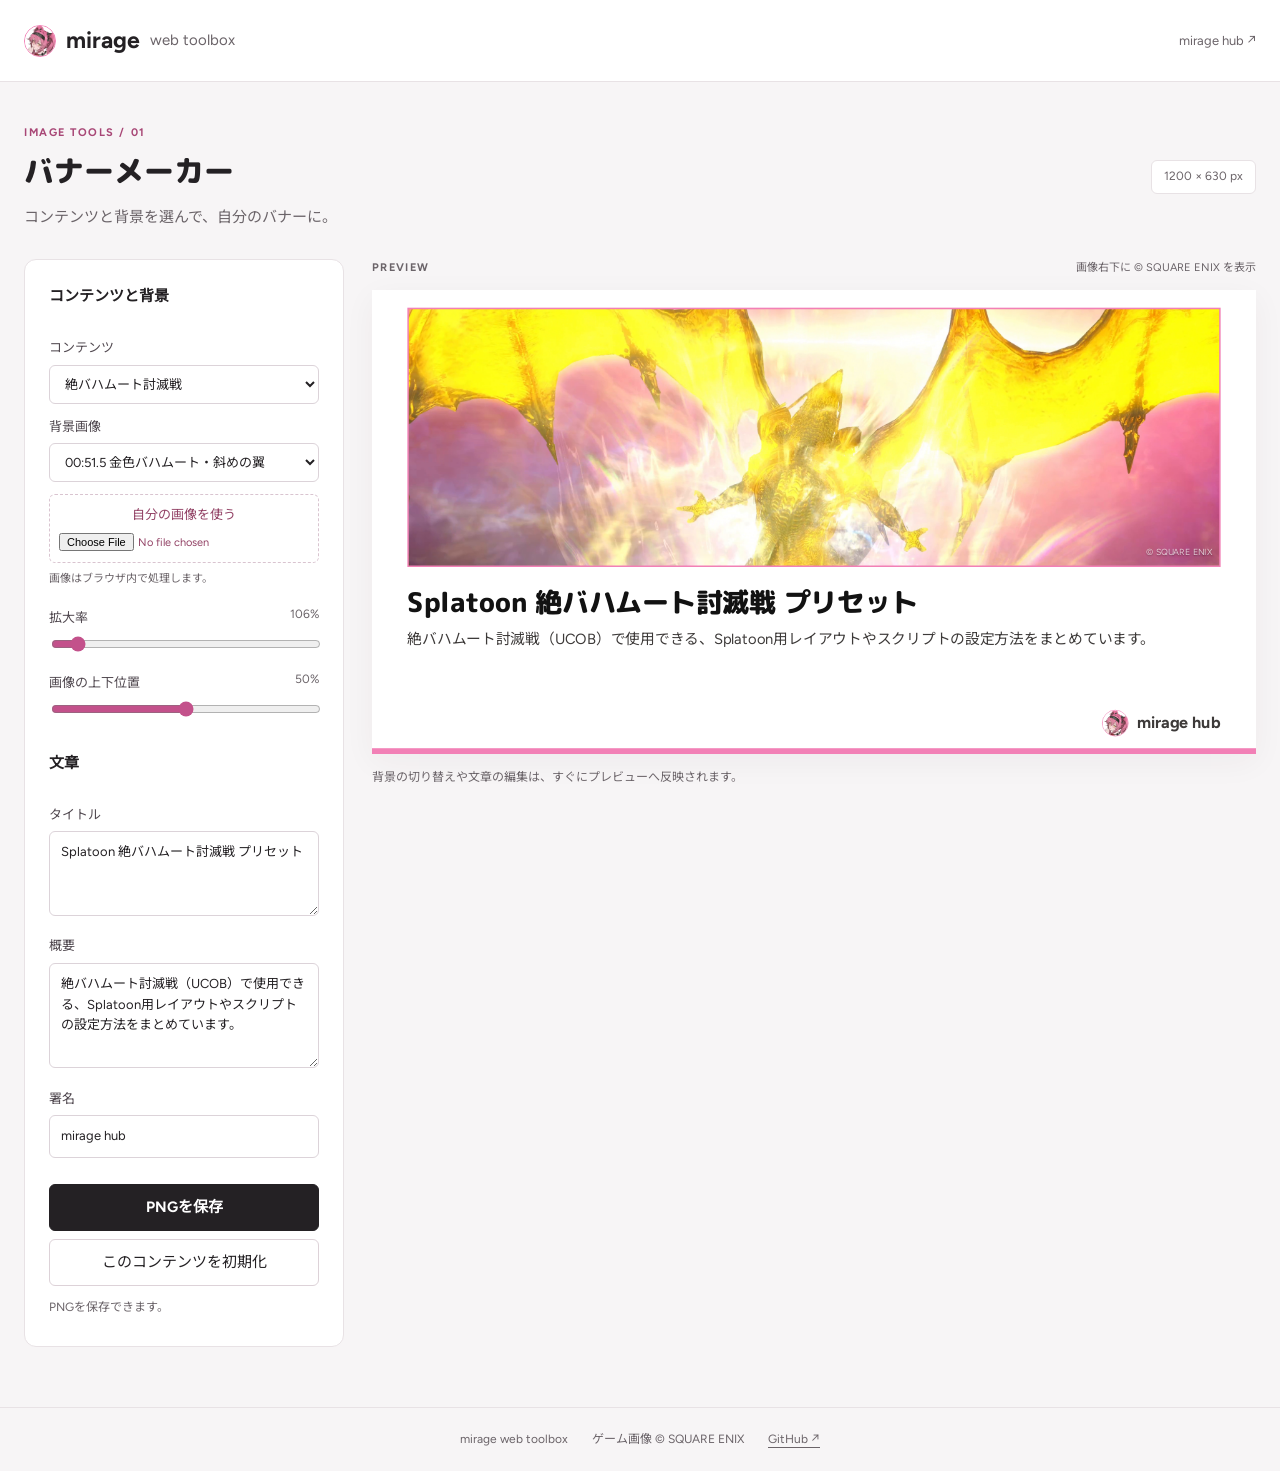
==== site/index.html @ cdc78f88 "Add browser-based Splatoon banner maker and Pages deployment" ====
<!doctype html>
<html lang="ja">
<head>
<meta charset="utf-8"><meta name="viewport" content="width=device-width,initial-scale=1">
<meta name="description" content="mirageのWebツール集。Splatoonプリセットページ用のバナーを編集し、PNG画像として保存できます。">
<meta name="theme-color" content="#F280B6"><title>バナーメーカー — mirage web toolbox</title>
<link rel="icon" href="assets/avatar.jpg"><link rel="stylesheet" href="assets/fonts/fonts.css"><link rel="stylesheet" href="app.css">
<script defer src="vendor/html-to-image.js"></script><script defer src="presets.js"></script><script defer src="app.js"></script>
</head>
<body>
<header class="site-header"><a class="wordmark" href="./"><img src="assets/avatar.jpg" alt="">mirage <span>web toolbox</span></a><a href="https://exatrines.github.io/">mirage hub ↗</a></header>
<main>
<div class="heading"><div><p class="eyebrow">IMAGE TOOLS / 01</p><h1>バナーメーカー</h1><p class="intro">コンテンツと背景を選んで、自分のバナーに。</p></div><span class="size-chip">1200 × 630 px</span></div>
<div class="workspace">
<form id="editor" class="panel">
<fieldset><legend>コンテンツと背景</legend>
<label for="preset">コンテンツ</label><select id="preset"></select>
<label for="background">背景画像</label><select id="background"></select>
<label class="upload" for="upload">自分の画像を使う<input id="upload" type="file" accept="image/png,image/jpeg,image/webp"></label><p id="image-info" class="hint">画像はブラウザ内で処理します。</p>
<div class="range-row"><label for="zoom">拡大率</label><output id="zoom-value">106%</output></div><input id="zoom" type="range" min="100" max="180" value="106">
<div class="range-row"><label for="position">画像の上下位置</label><output id="position-value">50%</output></div><input id="position" type="range" min="0" max="100" value="50">
</fieldset>
<fieldset><legend>文章</legend>
<label for="title">タイトル</label><textarea id="title" rows="3" maxlength="150"></textarea>
<label for="description">概要</label><textarea id="description" rows="4" maxlength="250"></textarea>
<label for="signature">署名</label><input id="signature" type="text" value="mirage hub" maxlength="40">
</fieldset>
<div class="actions"><button id="save" type="button" class="primary">PNGを保存</button><button id="reset" type="button">このコンテンツを初期化</button></div>
<p id="status" role="status" aria-live="polite">準備しています…</p>
</form>
<section class="preview-panel" aria-label="バナーのプレビュー"><div class="preview-toolbar"><span>PREVIEW</span><span>画像右下に © SQUARE ENIX を表示</span></div><div id="preview-slot"><div id="preview-scale">
<article id="banner" class="banner">
<div class="banner__media"><div class="banner__image-clip"><img class="banner__background" alt=""></div></div>
<section class="banner__copy"><h2 id="banner-title"></h2><p class="banner__subtitle" id="banner-description"></p></section>
<p class="banner__category"><img src="assets/avatar.jpg" alt=""><span id="banner-signature">mirage hub</span></p>
<footer class="banner__brand"><small>© SQUARE ENIX</small></footer>
</article>
</div></div><p class="preview-note">背景の切り替えや文章の編集は、すぐにプレビューへ反映されます。</p></section>
</div>
</main>
<footer class="site-footer"><span>mirage web toolbox</span><span>ゲーム画像 © SQUARE ENIX</span><a href="https://github.com/exatrines/mirage-web-toolbox">GitHub ↗</a></footer>
</body></html>
---- site/assets/fonts/fonts.css ----
@font-face {
  font-family: 'Figtree';
  font-style: normal;
  font-weight: 700;
  font-display: swap;
  src: url(./font-1.woff2) format('truetype');
}
@font-face {
  font-family: 'M PLUS Rounded 1c';
  font-style: normal;
  font-weight: 800;
  font-display: swap;
  src: url(./font-2.woff2) format('truetype');
}




@font-face {
  font-family: 'Figtree';
  font-style: normal;
  font-weight: 400;
  font-display: swap;
  src: url(./figtree-regular.ttf) format('truetype');
}

@font-face {
  font-family: 'Noto Sans JP';
  font-style: normal;
  font-weight: 400;
  font-display: swap;
  src: url(./noto-regular.ttf) format('truetype');
}
---- site/app.css ----
:root{--accent:#F280B6;--ink:#242124;--soft:#6b6469;--line:#e8e2e5;--font:Figtree,"Noto Sans JP",sans-serif}
*{box-sizing:border-box}body{margin:0;background:#f7f5f6;color:var(--ink);font:15px/1.65 var(--font)}button,input,textarea,select{font:inherit}a{color:inherit;text-underline-offset:4px}.site-header{height:82px;background:white;border-bottom:1px solid var(--line);display:flex;align-items:center;justify-content:space-between;padding:0 max(24px,calc((100vw - 1520px)/2));gap:20px}.site-header>a:last-child{font-size:13px;color:var(--soft);text-decoration:none}.wordmark{display:flex;align-items:center;gap:10px;font-size:23px;font-weight:700;text-decoration:none;white-space:nowrap}.wordmark img{width:32px;height:32px;object-fit:cover;border-radius:50%;border:1px solid var(--accent)}.wordmark span{font-size:15px;font-weight:400;color:var(--soft)}main{max-width:1568px;padding:42px 24px 60px;margin:auto}.heading{display:flex;justify-content:space-between;align-items:center;gap:20px;margin-bottom:30px}.eyebrow{margin:0 0 5px;font-size:11px;letter-spacing:.14em;color:#a84776;font-weight:700}h1{font-family:"M PLUS Rounded 1c",sans-serif;font-size:30px;margin:0}.intro{color:var(--soft);margin:8px 0 0}.size-chip{border:1px solid var(--line);background:white;padding:6px 12px;border-radius:6px;color:var(--soft);font-size:12px;white-space:nowrap}.workspace{display:grid;grid-template-columns:320px minmax(0,1fr);gap:28px;align-items:start}.panel{background:white;border:1px solid var(--line);border-radius:12px;padding:24px;min-width:0}fieldset{padding:0;margin:0 0 26px;border:0;min-width:0}legend{font-weight:700;font-size:15px;padding:0;margin-bottom:16px}label{display:block;font-size:13px;margin:12px 0 6px;color:#514950}input[type=text],select,textarea{width:100%;background:white;color:var(--ink);border:1px solid #dcd3d9;border-radius:6px;padding:10px 11px;font-size:13px;line-height:1.6}textarea{resize:vertical}input[type=range]{width:100%;accent-color:#c3518b}input:focus-visible,textarea:focus-visible,select:focus-visible,button:focus-visible,a:focus-visible{outline:2px solid #b53f7a;outline-offset:3px}.upload{position:relative;display:block;border:1px dashed #d9c4d0;border-radius:6px;padding:9px;text-align:center;cursor:pointer;margin-top:12px;color:#934366}.upload input{display:block;width:100%;font-size:11px;margin-top:8px}.hint{font-size:11px;color:var(--soft);margin:7px 0}.range-row{display:flex;align-items:center;justify-content:space-between}.range-row output{font-size:12px;color:var(--soft)}button{border:1px solid #ddd2d8;border-radius:6px;background:white;color:var(--ink);padding:10px 14px;cursor:pointer}button:disabled{opacity:.6;cursor:wait}.actions{display:grid;gap:8px}.primary{background:#242124;color:white;border-color:#242124;font-weight:700}.primary:hover{background:#45323e}#status{font-size:12px;color:var(--soft);min-height:2em;margin-bottom:0}.preview-panel{position:sticky;top:24px;min-width:0}.preview-toolbar{display:flex;justify-content:space-between;gap:12px;font-size:11px;color:var(--soft);margin:0 0 12px}.preview-toolbar span:first-child{letter-spacing:.12em;font-weight:700}#preview-slot{overflow:hidden;background:white;box-shadow:0 8px 30px #37232e0c}#preview-scale{width:1200px;transform-origin:top left}.preview-note{font-size:12px;color:var(--soft);margin:14px 0}.site-footer{border-top:1px solid var(--line);padding:22px 24px;display:flex;justify-content:center;gap:24px;flex-wrap:wrap;color:var(--soft);font-size:12px}
/* Fixed output geometry: preview and PNG use the same HTML/CSS. */
.banner{position:relative;width:1200px;height:630px;overflow:hidden;background:#fff;color:#121212;font-family:var(--font)}.banner::after{content:"";position:absolute;left:0;right:0;bottom:0;height:8px;background:#F280B6}.banner__media{position:absolute;left:48px;right:48px;top:24px;height:352px;overflow:hidden;background:#F280B6}.banner__image-clip{position:absolute;inset:2px;overflow:hidden}.banner__background{display:block;width:100%;height:100%;object-fit:cover;object-position:center 50%;transform:scale(1.06)}.banner__copy{position:absolute;left:48px;top:400px;max-width:1104px}.banner h2{font:800 36px/1.35 "M PLUS Rounded 1c","Noto Sans JP",sans-serif;letter-spacing:.01em;margin:0;overflow-wrap:anywhere;white-space:pre-wrap}.banner__subtitle{margin:9.6px 0 0;font:400 20px/1.5 var(--font);color:#3d3a39;overflow-wrap:anywhere;white-space:pre-wrap}.banner__category{position:absolute;right:48px;bottom:24px;display:flex;align-items:center;gap:10.8px;margin:0;font:700 22px/1.2 var(--font);color:#3d3a39;max-width:1104px}.banner__category img{display:block;width:36px;height:36px;object-fit:contain;border-radius:50%;border:1px solid #F280B6;flex-shrink:0}.banner__brand{position:absolute;right:60px;bottom:266px;font:400 22px/1.25 var(--font);display:flex;flex-direction:column;align-items:flex-end}.banner__brand small{font:400 12px/1.25 var(--font);color:rgba(255,255,255,.7);text-shadow:0 1px 2px rgba(0,0,0,.3);white-space:nowrap}
@media(max-width:1000px){.workspace{grid-template-columns:280px minmax(0,1fr);gap:18px}.panel{padding:18px}}@media(max-width:760px){.workspace{display:flex;flex-direction:column}.preview-panel{order:-1;position:static;width:100%}.panel{width:100%}main{padding:24px 16px 40px}.site-header{padding:0 16px;height:68px}.wordmark{font-size:20px}.wordmark span{font-size:12px}h1{font-size:25px}.heading{align-items:start}.size-chip{font-size:10px;padding:4px 6px}.site-header>a:last-child{display:none}.preview-toolbar span:last-child{font-size:10px}}
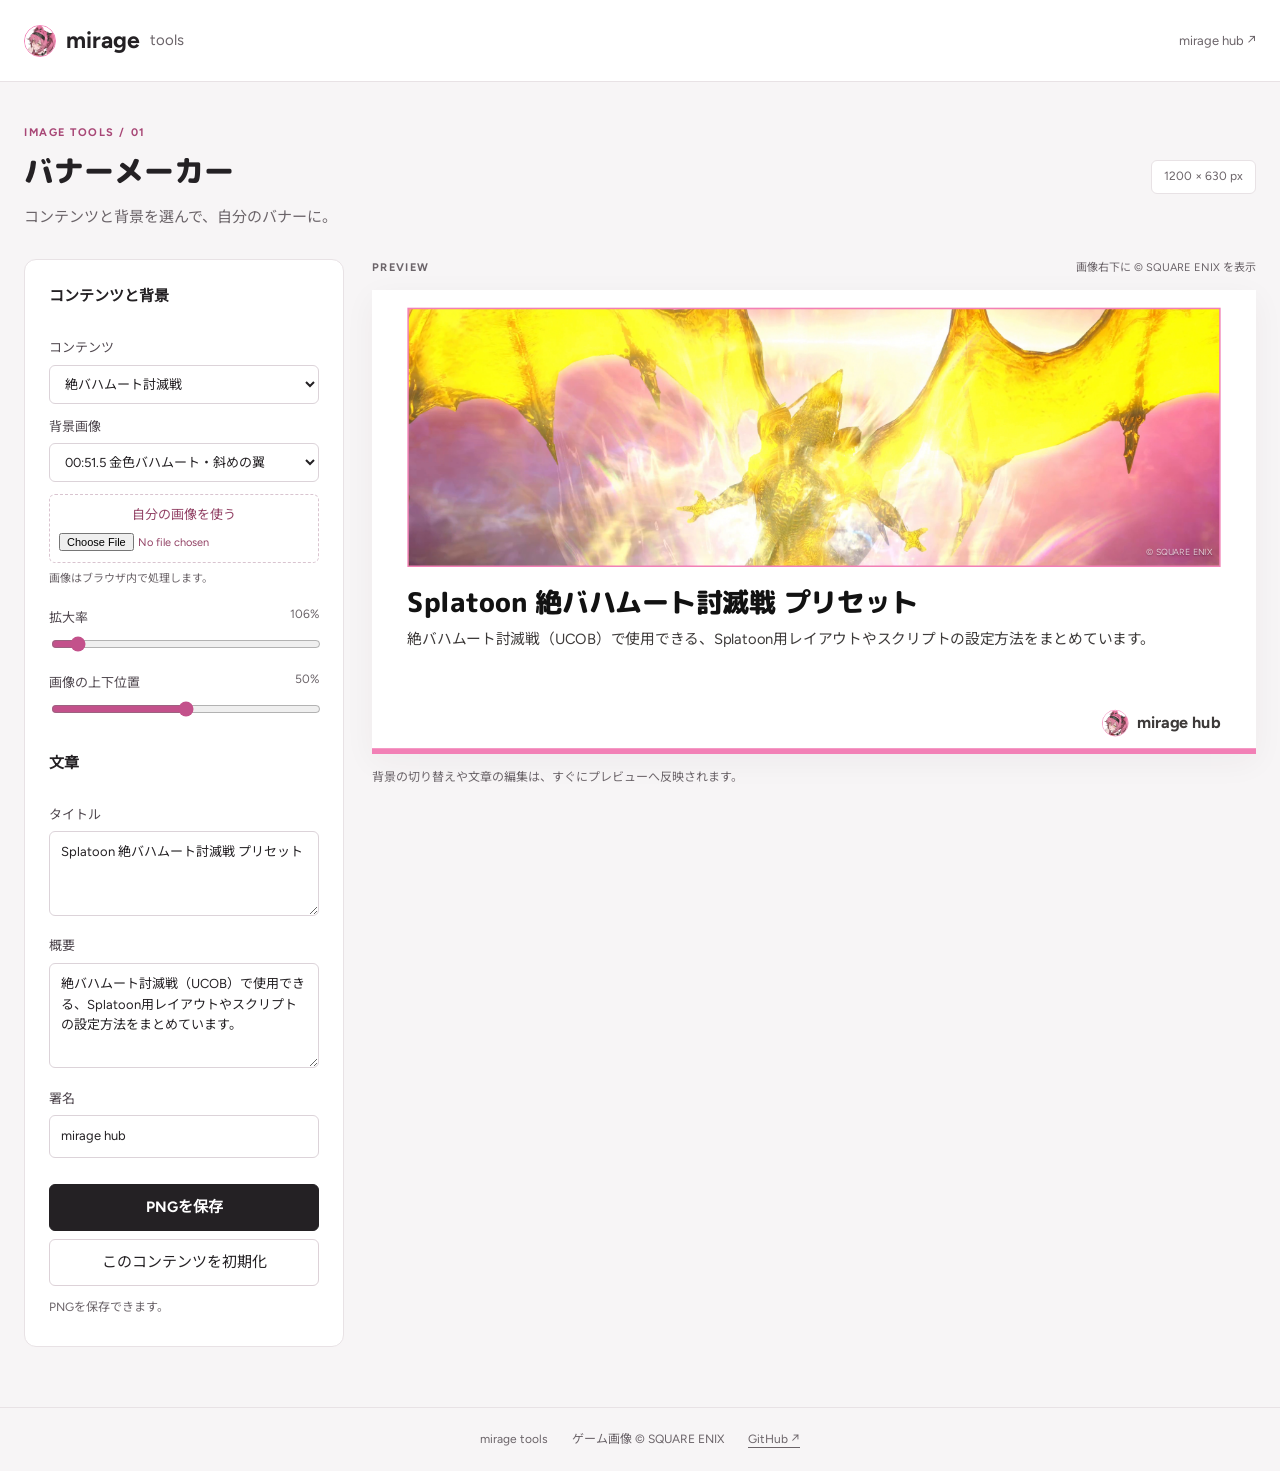
==== commit a3eaa383: "Rename the site to mirage tools." ====
--- a/site/index.html
+++ b/site/index.html
@@ -3,12 +3,12 @@
 <head>
 <meta charset="utf-8"><meta name="viewport" content="width=device-width,initial-scale=1">
 <meta name="description" content="mirageのWebツール集。Splatoonプリセットページ用のバナーを編集し、PNG画像として保存できます。">
-<meta name="theme-color" content="#F280B6"><title>バナーメーカー — mirage web toolbox</title>
+<meta name="theme-color" content="#F280B6"><title>バナーメーカー — mirage tools</title>
 <link rel="icon" href="assets/avatar.jpg"><link rel="stylesheet" href="assets/fonts/fonts.css"><link rel="stylesheet" href="app.css">
 <script defer src="vendor/html-to-image.js"></script><script defer src="presets.js"></script><script defer src="app.js"></script>
 </head>
 <body>
-<header class="site-header"><a class="wordmark" href="./"><img src="assets/avatar.jpg" alt="">mirage <span>web toolbox</span></a><a href="https://exatrines.github.io/">mirage hub ↗</a></header>
+<header class="site-header"><a class="wordmark" href="./"><img src="assets/avatar.jpg" alt="">mirage <span>tools</span></a><a href="https://exatrines.github.io/">mirage hub ↗</a></header>
 <main>
 <div class="heading"><div><p class="eyebrow">IMAGE TOOLS / 01</p><h1>バナーメーカー</h1><p class="intro">コンテンツと背景を選んで、自分のバナーに。</p></div><span class="size-chip">1200 × 630 px</span></div>
 <div class="workspace">
@@ -38,5 +38,5 @@
 </div></div><p class="preview-note">背景の切り替えや文章の編集は、すぐにプレビューへ反映されます。</p></section>
 </div>
 </main>
-<footer class="site-footer"><span>mirage web toolbox</span><span>ゲーム画像 © SQUARE ENIX</span><a href="https://github.com/exatrines/mirage-web-toolbox">GitHub ↗</a></footer>
+<footer class="site-footer"><span>mirage tools</span><span>ゲーム画像 © SQUARE ENIX</span><a href="https://github.com/exatrines/mirage-tools">GitHub ↗</a></footer>
 </body></html>
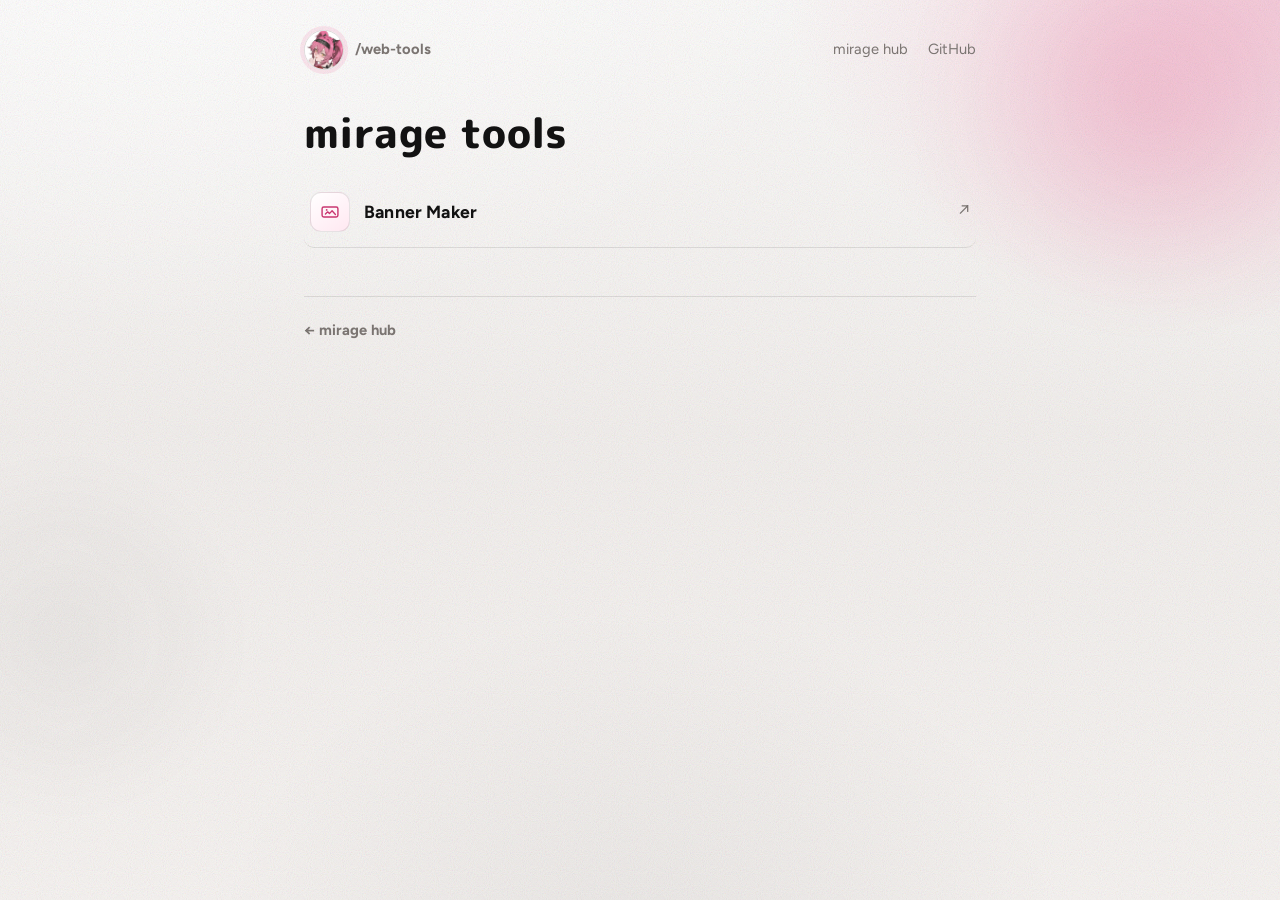
==== commit 2a651877: "Move Banner Maker onto its own page so the catalog shell can be shared. Saved sets stay in the brows" ====
--- a/site/index.html
+++ b/site/index.html
@@ -1,42 +1,44 @@
 <!doctype html>
-<html lang="ja">
+<html lang="en">
 <head>
-<meta charset="utf-8"><meta name="viewport" content="width=device-width,initial-scale=1">
-<meta name="description" content="mirageのWebツール集。Splatoonプリセットページ用のバナーを編集し、PNG画像として保存できます。">
-<meta name="theme-color" content="#F280B6"><title>バナーメーカー — mirage tools</title>
-<link rel="icon" href="assets/avatar.jpg"><link rel="stylesheet" href="assets/fonts/fonts.css"><link rel="stylesheet" href="app.css">
-<script defer src="vendor/html-to-image.js"></script><script defer src="presets.js"></script><script defer src="app.js"></script>
+<meta charset="utf-8">
+<meta name="viewport" content="width=device-width, initial-scale=1">
+<meta name="description" content="mirage tools">
+<meta name="theme-color" content="#faf9f8">
+<title>mirage tools</title>
+<link rel="icon" href="assets/avatar.jpg" type="image/jpeg">
+<link rel="stylesheet" href="assets/fonts/fonts.css">
+<link rel="stylesheet" href="app.css">
 </head>
 <body>
-<header class="site-header"><a class="wordmark" href="./"><img src="assets/avatar.jpg" alt="">mirage <span>tools</span></a><a href="https://exatrines.github.io/">mirage hub ↗</a></header>
+<div class="atmosphere" aria-hidden="true">
+<div class="glow glow-a"></div>
+<div class="glow glow-b"></div>
+<div class="grain"></div>
+</div>
+<div class="page">
+<header class="site-header">
+<div class="brand">
+<a class="brand-mark" href="https://exatrines.github.io/" aria-label="back to hub"><img src="assets/avatar.jpg" alt="" width="36" height="36"></a>
+<span class="brand-tip" aria-hidden="true">back to hub</span>
+<a class="brand-path" href="./">/web-tools</a>
+</div>
+<nav class="nav">
+<a href="https://exatrines.github.io/">mirage hub</a>
+<a href="https://github.com/exatrines/web-tools">GitHub</a>
+</nav>
+</header>
 <main>
-<div class="heading"><div><p class="eyebrow">IMAGE TOOLS / 01</p><h1>バナーメーカー</h1><p class="intro">コンテンツと背景を選んで、自分のバナーに。</p></div><span class="size-chip">1200 × 630 px</span></div>
-<div class="workspace">
-<form id="editor" class="panel">
-<fieldset><legend>コンテンツと背景</legend>
-<label for="preset">コンテンツ</label><select id="preset"></select>
-<label for="background">背景画像</label><select id="background"></select>
-<label class="upload" for="upload">自分の画像を使う<input id="upload" type="file" accept="image/png,image/jpeg,image/webp"></label><p id="image-info" class="hint">画像はブラウザ内で処理します。</p>
-<div class="range-row"><label for="zoom">拡大率</label><output id="zoom-value">106%</output></div><input id="zoom" type="range" min="100" max="180" value="106">
-<div class="range-row"><label for="position">画像の上下位置</label><output id="position-value">50%</output></div><input id="position" type="range" min="0" max="100" value="50">
-</fieldset>
-<fieldset><legend>文章</legend>
-<label for="title">タイトル</label><textarea id="title" rows="3" maxlength="150"></textarea>
-<label for="description">概要</label><textarea id="description" rows="4" maxlength="250"></textarea>
-<label for="signature">署名</label><input id="signature" type="text" value="mirage hub" maxlength="40">
-</fieldset>
-<div class="actions"><button id="save" type="button" class="primary">PNGを保存</button><button id="reset" type="button">このコンテンツを初期化</button></div>
-<p id="status" role="status" aria-live="polite">準備しています…</p>
-</form>
-<section class="preview-panel" aria-label="バナーのプレビュー"><div class="preview-toolbar"><span>PREVIEW</span><span>画像右下に © SQUARE ENIX を表示</span></div><div id="preview-slot"><div id="preview-scale">
-<article id="banner" class="banner">
-<div class="banner__media"><div class="banner__image-clip"><img class="banner__background" alt=""></div></div>
-<section class="banner__copy"><h2 id="banner-title"></h2><p class="banner__subtitle" id="banner-description"></p></section>
-<p class="banner__category"><img src="assets/avatar.jpg" alt=""><span id="banner-signature">mirage hub</span></p>
-<footer class="banner__brand"><small>© SQUARE ENIX</small></footer>
-</article>
-</div></div><p class="preview-note">背景の切り替えや文章の編集は、すぐにプレビューへ反映されます。</p></section>
+<section class="page-hero">
+<h1 class="page-title">mirage tools</h1>
+</section>
+<ul class="tool-list">
+<li><a class="tool" href="banner-maker/"><span class="tool-icon" aria-hidden="true"><svg viewBox="0 0 24 24" width="20" height="20"><rect x="2.5" y="6" width="19" height="12" rx="2" fill="none" stroke="currentColor" stroke-width="1.7"/><path d="M6.5 14.5 9.2 11.8l2.1 2.1 3.2-3.4L18.5 15" fill="none" stroke="currentColor" stroke-width="1.6" stroke-linejoin="round" stroke-linecap="round"/><circle cx="8" cy="9.5" r="1.1" fill="currentColor"/></svg></span><span class="tool-name">Banner Maker</span><span class="arrow" aria-hidden="true">↗</span></a></li>
+</ul>
+</main>
+<footer class="site-footer">
+<a class="back-link" href="https://exatrines.github.io/">← mirage hub</a>
+</footer>
 </div>
-</main>
-<footer class="site-footer"><span>mirage tools</span><span>ゲーム画像 © SQUARE ENIX</span><a href="https://github.com/exatrines/mirage-tools">GitHub ↗</a></footer>
-</body></html>
+</body>
+</html>
--- a/site/app.css
+++ b/site/app.css
@@ -1,5 +1,486 @@
-:root{--accent:#F280B6;--ink:#242124;--soft:#6b6469;--line:#e8e2e5;--font:Figtree,"Noto Sans JP",sans-serif}
-*{box-sizing:border-box}body{margin:0;background:#f7f5f6;color:var(--ink);font:15px/1.65 var(--font)}button,input,textarea,select{font:inherit}a{color:inherit;text-underline-offset:4px}.site-header{height:82px;background:white;border-bottom:1px solid var(--line);display:flex;align-items:center;justify-content:space-between;padding:0 max(24px,calc((100vw - 1520px)/2));gap:20px}.site-header>a:last-child{font-size:13px;color:var(--soft);text-decoration:none}.wordmark{display:flex;align-items:center;gap:10px;font-size:23px;font-weight:700;text-decoration:none;white-space:nowrap}.wordmark img{width:32px;height:32px;object-fit:cover;border-radius:50%;border:1px solid var(--accent)}.wordmark span{font-size:15px;font-weight:400;color:var(--soft)}main{max-width:1568px;padding:42px 24px 60px;margin:auto}.heading{display:flex;justify-content:space-between;align-items:center;gap:20px;margin-bottom:30px}.eyebrow{margin:0 0 5px;font-size:11px;letter-spacing:.14em;color:#a84776;font-weight:700}h1{font-family:"M PLUS Rounded 1c",sans-serif;font-size:30px;margin:0}.intro{color:var(--soft);margin:8px 0 0}.size-chip{border:1px solid var(--line);background:white;padding:6px 12px;border-radius:6px;color:var(--soft);font-size:12px;white-space:nowrap}.workspace{display:grid;grid-template-columns:320px minmax(0,1fr);gap:28px;align-items:start}.panel{background:white;border:1px solid var(--line);border-radius:12px;padding:24px;min-width:0}fieldset{padding:0;margin:0 0 26px;border:0;min-width:0}legend{font-weight:700;font-size:15px;padding:0;margin-bottom:16px}label{display:block;font-size:13px;margin:12px 0 6px;color:#514950}input[type=text],select,textarea{width:100%;background:white;color:var(--ink);border:1px solid #dcd3d9;border-radius:6px;padding:10px 11px;font-size:13px;line-height:1.6}textarea{resize:vertical}input[type=range]{width:100%;accent-color:#c3518b}input:focus-visible,textarea:focus-visible,select:focus-visible,button:focus-visible,a:focus-visible{outline:2px solid #b53f7a;outline-offset:3px}.upload{position:relative;display:block;border:1px dashed #d9c4d0;border-radius:6px;padding:9px;text-align:center;cursor:pointer;margin-top:12px;color:#934366}.upload input{display:block;width:100%;font-size:11px;margin-top:8px}.hint{font-size:11px;color:var(--soft);margin:7px 0}.range-row{display:flex;align-items:center;justify-content:space-between}.range-row output{font-size:12px;color:var(--soft)}button{border:1px solid #ddd2d8;border-radius:6px;background:white;color:var(--ink);padding:10px 14px;cursor:pointer}button:disabled{opacity:.6;cursor:wait}.actions{display:grid;gap:8px}.primary{background:#242124;color:white;border-color:#242124;font-weight:700}.primary:hover{background:#45323e}#status{font-size:12px;color:var(--soft);min-height:2em;margin-bottom:0}.preview-panel{position:sticky;top:24px;min-width:0}.preview-toolbar{display:flex;justify-content:space-between;gap:12px;font-size:11px;color:var(--soft);margin:0 0 12px}.preview-toolbar span:first-child{letter-spacing:.12em;font-weight:700}#preview-slot{overflow:hidden;background:white;box-shadow:0 8px 30px #37232e0c}#preview-scale{width:1200px;transform-origin:top left}.preview-note{font-size:12px;color:var(--soft);margin:14px 0}.site-footer{border-top:1px solid var(--line);padding:22px 24px;display:flex;justify-content:center;gap:24px;flex-wrap:wrap;color:var(--soft);font-size:12px}
-/* Fixed output geometry: preview and PNG use the same HTML/CSS. */
-.banner{position:relative;width:1200px;height:630px;overflow:hidden;background:#fff;color:#121212;font-family:var(--font)}.banner::after{content:"";position:absolute;left:0;right:0;bottom:0;height:8px;background:#F280B6}.banner__media{position:absolute;left:48px;right:48px;top:24px;height:352px;overflow:hidden;background:#F280B6}.banner__image-clip{position:absolute;inset:2px;overflow:hidden}.banner__background{display:block;width:100%;height:100%;object-fit:cover;object-position:center 50%;transform:scale(1.06)}.banner__copy{position:absolute;left:48px;top:400px;max-width:1104px}.banner h2{font:800 36px/1.35 "M PLUS Rounded 1c","Noto Sans JP",sans-serif;letter-spacing:.01em;margin:0;overflow-wrap:anywhere;white-space:pre-wrap}.banner__subtitle{margin:9.6px 0 0;font:400 20px/1.5 var(--font);color:#3d3a39;overflow-wrap:anywhere;white-space:pre-wrap}.banner__category{position:absolute;right:48px;bottom:24px;display:flex;align-items:center;gap:10.8px;margin:0;font:700 22px/1.2 var(--font);color:#3d3a39;max-width:1104px}.banner__category img{display:block;width:36px;height:36px;object-fit:contain;border-radius:50%;border:1px solid #F280B6;flex-shrink:0}.banner__brand{position:absolute;right:60px;bottom:266px;font:400 22px/1.25 var(--font);display:flex;flex-direction:column;align-items:flex-end}.banner__brand small{font:400 12px/1.25 var(--font);color:rgba(255,255,255,.7);text-shadow:0 1px 2px rgba(0,0,0,.3);white-space:nowrap}
-@media(max-width:1000px){.workspace{grid-template-columns:280px minmax(0,1fr);gap:18px}.panel{padding:18px}}@media(max-width:760px){.workspace{display:flex;flex-direction:column}.preview-panel{order:-1;position:static;width:100%}.panel{width:100%}main{padding:24px 16px 40px}.site-header{padding:0 16px;height:68px}.wordmark{font-size:20px}.wordmark span{font-size:12px}h1{font-size:25px}.heading{align-items:start}.size-chip{font-size:10px;padding:4px 6px}.site-header>a:last-child{display:none}.preview-toolbar span:last-child{font-size:10px}}
+:root {
+  --bg: #f7f5f4;
+  --ink: #121212;
+  --ink-soft: #3d3a39;
+  --muted: #7a7471;
+  --line: rgba(18, 18, 18, 0.1);
+  --pink: #e84f8a;
+  --pink-deep: #c93670;
+  --pink-soft: rgba(232, 79, 138, 0.12);
+  --pink-glow: rgba(232, 79, 138, 0.22);
+  --radius: 14px;
+  --ease: cubic-bezier(0.22, 1, 0.36, 1);
+  --font-display: "M PLUS Rounded 1c", "Noto Sans JP", "Figtree", system-ui, sans-serif;
+  --font-body: "Figtree", "Noto Sans JP", "Hiragino Sans", "Yu Gothic UI", system-ui, sans-serif;
+  --font: var(--font-body);
+  --page: min(42rem, calc(100% - 2.5rem));
+}
+
+*,
+*::before,
+*::after {
+  box-sizing: border-box;
+}
+
+body {
+  margin: 0;
+  min-height: 100vh;
+  color: var(--ink);
+  font-family: var(--font-body);
+  font-size: 1.05rem;
+  line-height: 1.65;
+  background: var(--bg);
+  -webkit-font-smoothing: antialiased;
+}
+
+a {
+  color: inherit;
+  text-decoration: none;
+}
+
+button,
+input,
+textarea,
+select {
+  font: inherit;
+}
+
+.atmosphere {
+  position: fixed;
+  inset: 0;
+  z-index: -1;
+  overflow: hidden;
+  pointer-events: none;
+  background:
+    radial-gradient(1200px 700px at 12% -10%, rgba(255, 255, 255, 0.95), transparent 60%),
+    radial-gradient(900px 600px at 100% 0%, var(--pink-glow), transparent 55%),
+    radial-gradient(800px 700px at 50% 110%, rgba(18, 18, 18, 0.05), transparent 55%),
+    linear-gradient(180deg, #fbfaf9 0%, #f3f0ee 48%, #f7f4f2 100%);
+}
+
+.glow {
+  position: absolute;
+  border-radius: 50%;
+  filter: blur(40px);
+  opacity: 0.85;
+  animation: drift 18s var(--ease) infinite alternate;
+}
+
+.glow-a {
+  width: 28rem;
+  height: 28rem;
+  top: -8rem;
+  right: -6rem;
+  background: radial-gradient(circle, rgba(232, 79, 138, 0.28), transparent 68%);
+}
+
+.glow-b {
+  width: 24rem;
+  height: 24rem;
+  bottom: 8%;
+  left: -8rem;
+  background: radial-gradient(circle, rgba(18, 18, 18, 0.06), transparent 70%);
+  animation-duration: 22s;
+  animation-delay: -4s;
+}
+
+.grain {
+  position: absolute;
+  inset: -20%;
+  opacity: 0.35;
+  mix-blend-mode: multiply;
+  background-image: url("data:image/svg+xml,%3Csvg viewBox='0 0 200 200' xmlns='http://www.w3.org/2000/svg'%3E%3Cfilter id='n'%3E%3CfeTurbulence type='fractalNoise' baseFrequency='0.85' numOctaves='4' stitchTiles='stitch'/%3E%3C/filter%3E%3Crect width='100%25' height='100%25' filter='url(%23n)' opacity='0.55'/%3E%3C/svg%3E");
+  background-size: 180px 180px;
+}
+
+.page {
+  width: var(--page);
+  margin: 0 auto;
+  padding: 1.5rem 0 4rem;
+}
+
+.page-tool {
+  --page: min(98rem, calc(100% - 3rem));
+}
+
+.site-header {
+  position: relative;
+  z-index: 4;
+  display: flex;
+  align-items: center;
+  justify-content: space-between;
+  padding: 0.35rem 0 1.25rem;
+}
+
+.brand {
+  position: relative;
+  display: flex;
+  align-items: center;
+  gap: 0.7rem;
+}
+
+.brand-mark {
+  display: grid;
+  place-items: center;
+  width: 2.5rem;
+  height: 2.5rem;
+  border-radius: 999px;
+  overflow: hidden;
+  border: 1px solid var(--line);
+  box-shadow: 0 0 0 4px var(--pink-soft);
+  transition: transform 0.35s var(--ease), box-shadow 0.35s var(--ease);
+}
+
+.brand-mark img {
+  width: 100%;
+  height: 100%;
+  object-fit: cover;
+}
+
+.brand-mark:hover {
+  transform: scale(1.04) rotate(-2deg);
+  box-shadow: 0 0 0 5px rgba(232, 79, 138, 0.18);
+}
+
+.brand-tip {
+  position: absolute;
+  left: 0;
+  top: calc(100% + 0.4rem);
+  z-index: 2;
+  padding: 0.18rem 0.45rem;
+  border-radius: 6px;
+  background: var(--ink);
+  color: #fff;
+  font-size: 0.72rem;
+  font-weight: 600;
+  line-height: 1.4;
+  white-space: nowrap;
+  opacity: 0;
+  pointer-events: none;
+  transform: translateY(4px);
+  transition: opacity 0.2s ease, transform 0.25s var(--ease);
+}
+
+.brand-mark:hover + .brand-tip,
+.brand-mark:focus-visible + .brand-tip {
+  opacity: 1;
+  transform: none;
+}
+
+.brand-path {
+  font-size: 0.92rem;
+  font-weight: 600;
+  color: var(--muted);
+}
+
+.brand-path:hover {
+  color: var(--ink);
+}
+
+.brand-page {
+  font-size: 0.92rem;
+  font-weight: 700;
+  color: var(--ink);
+}
+
+.nav {
+  display: flex;
+  gap: 1.25rem;
+  font-size: 0.92rem;
+  color: var(--muted);
+}
+
+.nav a {
+  position: relative;
+  transition: color 0.25s ease;
+}
+
+.nav a::after {
+  content: "";
+  position: absolute;
+  left: 0;
+  bottom: -0.2rem;
+  width: 100%;
+  height: 1.5px;
+  background: var(--pink);
+  transform: scaleX(0);
+  transform-origin: left;
+  transition: transform 0.3s var(--ease);
+}
+
+.nav a:hover {
+  color: var(--ink);
+}
+
+.nav a:hover::after {
+  transform: scaleX(1);
+}
+
+.page-hero {
+  padding: 1.25rem 0 0;
+}
+
+.page-title {
+  margin: 0;
+  font-family: var(--font-display);
+  font-size: clamp(1.95rem, 5.5vw, 2.55rem);
+  font-weight: 800;
+  letter-spacing: 0.01em;
+  line-height: 1.15;
+}
+
+.tool-list {
+  list-style: none;
+  margin: 1.25rem 0 0;
+  padding: 0;
+}
+
+.tool {
+  display: grid;
+  grid-template-columns: auto 1fr auto;
+  gap: 0.9rem;
+  align-items: center;
+  padding: 0.95rem 0.35rem;
+  border-bottom: 1px solid var(--line);
+  border-radius: 10px;
+  transition: background 0.25s ease, padding 0.3s var(--ease);
+}
+
+.tool:hover {
+  background: linear-gradient(90deg, var(--pink-soft), transparent 70%);
+  padding-left: 0.55rem;
+  padding-right: 0.55rem;
+}
+
+.tool-icon {
+  display: grid;
+  place-items: center;
+  width: 2.5rem;
+  height: 2.5rem;
+  border-radius: 0.7rem;
+  border: 1px solid var(--line);
+  color: var(--pink-deep);
+  background: linear-gradient(145deg, #fff, #ffe8f1);
+}
+
+.tool-name {
+  font-size: 1.1rem;
+  font-weight: 700;
+  letter-spacing: 0.01em;
+}
+
+.tool .arrow {
+  color: var(--muted);
+  font-size: 1.05rem;
+  transition: transform 0.3s var(--ease), color 0.25s ease;
+}
+
+.tool:hover .arrow {
+  color: var(--pink);
+  transform: translate(2px, -2px);
+}
+
+label {
+  display: block;
+  margin: 0.85rem 0 0.35rem;
+  font-size: 0.82rem;
+  color: var(--ink-soft);
+}
+
+input[type="text"],
+select,
+textarea {
+  width: 100%;
+  background: #fff;
+  color: var(--ink);
+  border: 1px solid rgba(18, 18, 18, 0.18);
+  border-radius: 8px;
+  padding: 0.65rem 0.85rem;
+  font-size: 0.95rem;
+  line-height: 1.4;
+  transition: border-color 0.2s ease, box-shadow 0.2s ease;
+}
+
+input[type="text"]:hover,
+select:hover,
+textarea:hover {
+  border-color: rgba(18, 18, 18, 0.4);
+}
+
+select {
+  appearance: none;
+  padding-right: 2.3rem;
+  background-image: url("data:image/svg+xml,%3Csvg xmlns='http://www.w3.org/2000/svg' width='12' height='8' viewBox='0 0 12 8'%3E%3Cpath fill='%233d3a39' d='M1.4.6 6 5.2 10.6.6 12 2 6 8 0 2z'/%3E%3C/svg%3E");
+  background-repeat: no-repeat;
+  background-position: right 0.8rem center;
+  cursor: pointer;
+}
+
+textarea {
+  resize: vertical;
+}
+
+input[type="range"] {
+  -webkit-appearance: none;
+  appearance: none;
+  width: 100%;
+  height: 1.25rem;
+  background: transparent;
+  cursor: pointer;
+}
+
+input[type="range"]::-webkit-slider-runnable-track {
+  height: 4px;
+  border-radius: 999px;
+  background: rgba(18, 18, 18, 0.14);
+}
+
+input[type="range"]::-webkit-slider-thumb {
+  -webkit-appearance: none;
+  width: 16px;
+  height: 16px;
+  margin-top: -6px;
+  border: 0;
+  border-radius: 50%;
+  background: var(--pink);
+  box-shadow: 0 1px 3px rgba(18, 18, 18, 0.25);
+}
+
+input[type="range"]::-moz-range-track {
+  height: 4px;
+  border: 0;
+  border-radius: 999px;
+  background: rgba(18, 18, 18, 0.14);
+}
+
+input[type="range"]::-moz-range-thumb {
+  width: 16px;
+  height: 16px;
+  border: 0;
+  border-radius: 50%;
+  background: var(--pink);
+}
+
+input:focus-visible,
+textarea:focus-visible,
+select:focus-visible,
+button:focus-visible,
+a:focus-visible {
+  outline: 2px solid var(--pink);
+  outline-offset: 2px;
+}
+
+input[type="text"]:focus-visible,
+select:focus-visible,
+textarea:focus-visible {
+  border-color: var(--pink);
+  box-shadow: 0 0 0 3px var(--pink-soft);
+  outline: none;
+}
+
+button {
+  border: 1px solid rgba(18, 18, 18, 0.18);
+  border-radius: 999px;
+  background: #fff;
+  color: var(--ink);
+  padding: 0 1rem;
+  min-height: 2.75rem;
+  cursor: pointer;
+  font-weight: 700;
+  transition: background 0.2s ease, border-color 0.2s ease, color 0.2s ease;
+}
+
+button:hover {
+  background: rgba(18, 18, 18, 0.04);
+}
+
+button:disabled {
+  opacity: 0.5;
+  cursor: wait;
+}
+
+.primary {
+  background: var(--ink);
+  color: #fff;
+  border-color: var(--ink);
+  font-weight: 700;
+}
+
+.primary:hover {
+  background: var(--pink);
+  border-color: var(--pink);
+}
+
+.site-footer {
+  display: flex;
+  align-items: center;
+  justify-content: space-between;
+  gap: 1rem;
+  margin-top: 3rem;
+  padding-top: 1.35rem;
+  border-top: 1px solid var(--line);
+  color: var(--muted);
+  font-size: 0.92rem;
+}
+
+.back-link {
+  font-weight: 600;
+  color: var(--muted);
+  transition: color 0.2s ease;
+}
+
+.back-link:hover {
+  color: var(--pink);
+}
+
+@media (max-width: 760px) {
+  .page {
+    width: min(100% - 1.75rem, 42rem);
+  }
+
+  .page-tool {
+    width: min(100% - 1.75rem, 98rem);
+  }
+
+  .site-footer {
+    align-items: flex-start;
+    flex-direction: column;
+  }
+
+  .page-title {
+    font-size: 1.7rem;
+  }
+
+  .nav {
+    gap: 0.85rem;
+    font-size: 0.82rem;
+  }
+}
+
+@media (prefers-reduced-motion: reduce) {
+  .glow {
+    animation: none !important;
+  }
+
+  .brand-mark,
+  .brand-tip,
+  .primary,
+  .tool,
+  .tool .arrow {
+    transition: none;
+  }
+
+  .tool:hover,
+  .tool:hover .arrow {
+    transform: none;
+  }
+}
+
+@keyframes drift {
+  from {
+    transform: translate3d(0, 0, 0) scale(1);
+  }
+  to {
+    transform: translate3d(-2%, 4%, 0) scale(1.06);
+  }
+}
